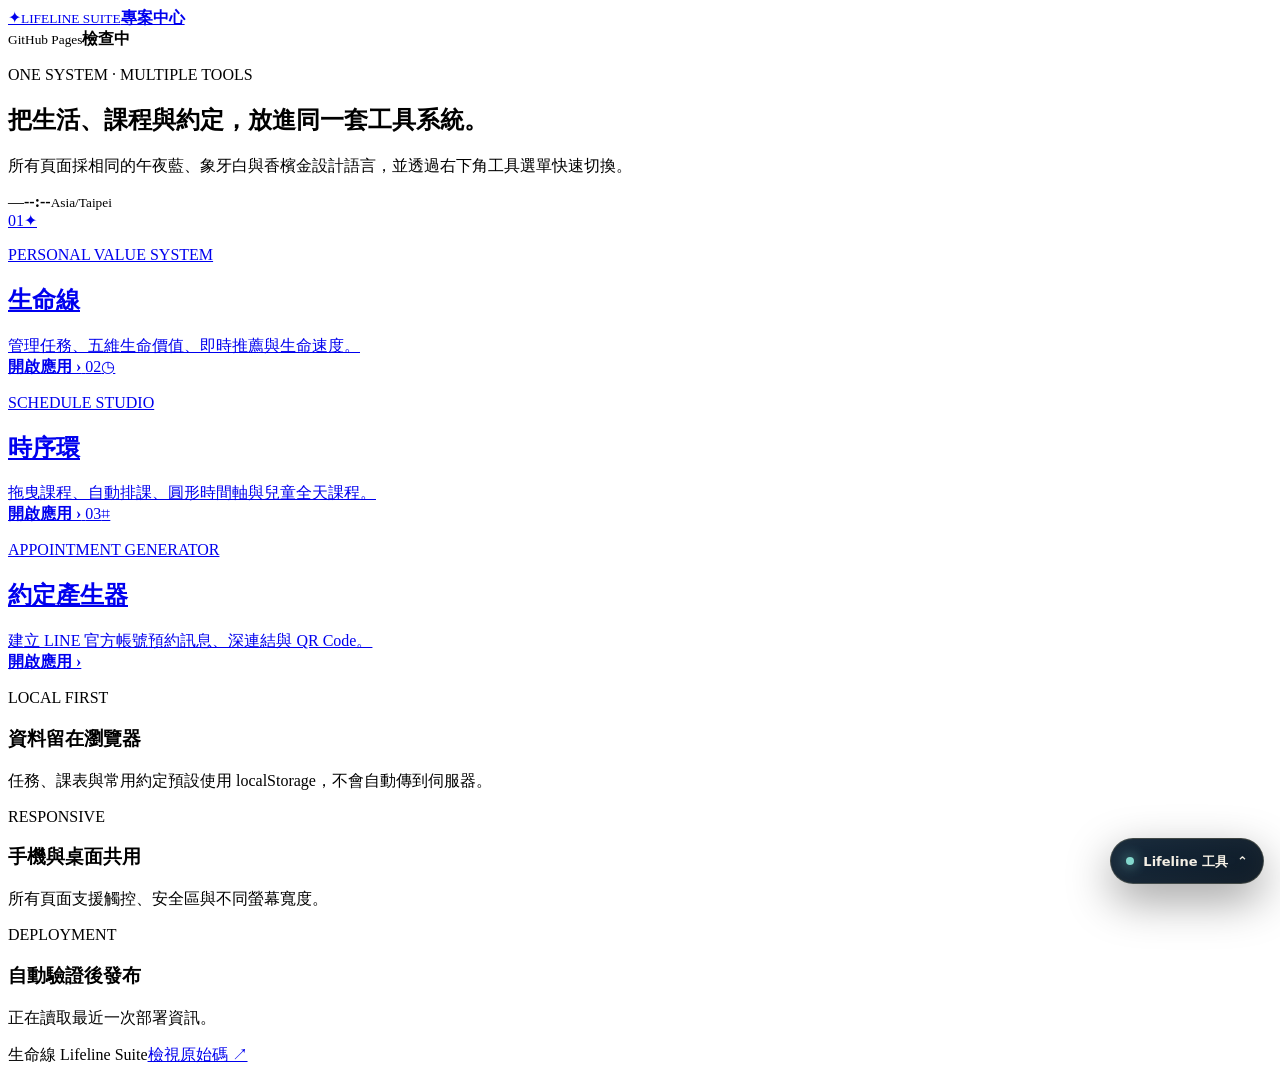
==== portal/index.html @ 9e1e3e41 "Add Lifeline project portal" ====
<!doctype html>
<html lang="zh-Hant">
<head>
  <meta charset="utf-8" />
  <meta name="viewport" content="width=device-width, initial-scale=1, viewport-fit=cover" />
  <meta name="theme-color" content="#071522" />
  <meta name="description" content="Lifeline 專案中心：生命線、時序環與約定產生器的統一入口。" />
  <link rel="icon" href="../icon.svg" type="image/svg+xml" />
  <link rel="stylesheet" href="style.css" />
  <title>Lifeline 專案中心</title>
</head>
<body>
  <div class="ambient ambient-a"></div><div class="ambient ambient-b"></div>
  <header class="site-head">
    <a class="brand" href="../"><span class="brand-mark">✦</span><span><small>LIFELINE SUITE</small><strong>專案中心</strong></span></a>
    <div class="status"><span></span><div><small>GitHub Pages</small><strong id="deployStatus">檢查中</strong></div></div>
  </header>

  <main>
    <section class="hero">
      <div>
        <p class="eyebrow">ONE SYSTEM · MULTIPLE TOOLS</p>
        <h1>把生活、課程與約定，放進同一套工具系統。</h1>
        <p class="lead">所有頁面採相同的午夜藍、象牙白與香檳金設計語言，並透過右下角工具選單快速切換。</p>
      </div>
      <div class="hero-time"><span id="todayLabel">—</span><strong id="clock">--:--</strong><small>Asia/Taipei</small></div>
    </section>

    <section class="app-grid" aria-label="Lifeline 應用程式">
      <a class="app-card featured" href="../">
        <span class="app-number">01</span><span class="app-icon">✦</span>
        <div><p>PERSONAL VALUE SYSTEM</p><h2>生命線</h2><span>管理任務、五維生命價值、即時推薦與生命速度。</span></div><b>開啟應用 ›</b>
      </a>
      <a class="app-card" href="../schedule-studio/">
        <span class="app-number">02</span><span class="app-icon">◷</span>
        <div><p>SCHEDULE STUDIO</p><h2>時序環</h2><span>拖曳課程、自動排課、圓形時間軸與兒童全天課程。</span></div><b>開啟應用 ›</b>
      </a>
      <a class="app-card" href="../appointment-generator/">
        <span class="app-number">03</span><span class="app-icon">⌗</span>
        <div><p>APPOINTMENT GENERATOR</p><h2>約定產生器</h2><span>建立 LINE 官方帳號預約訊息、深連結與 QR Code。</span></div><b>開啟應用 ›</b>
      </a>
    </section>

    <section class="system-grid">
      <article><p class="eyebrow">LOCAL FIRST</p><h3>資料留在瀏覽器</h3><p>任務、課表與常用約定預設使用 localStorage，不會自動傳到伺服器。</p></article>
      <article><p class="eyebrow">RESPONSIVE</p><h3>手機與桌面共用</h3><p>所有頁面支援觸控、安全區與不同螢幕寬度。</p></article>
      <article><p class="eyebrow">DEPLOYMENT</p><h3>自動驗證後發布</h3><p id="buildInfo">正在讀取最近一次部署資訊。</p></article>
    </section>
  </main>

  <footer><span>生命線 Lifeline Suite</span><a href="https://github.com/xieyaozhong/Lifeline" target="_blank" rel="noreferrer">檢視原始碼 ↗</a></footer>
  <script src="../shared/project-shell.js"></script>
  <script src="app.js"></script>
</body>
</html>
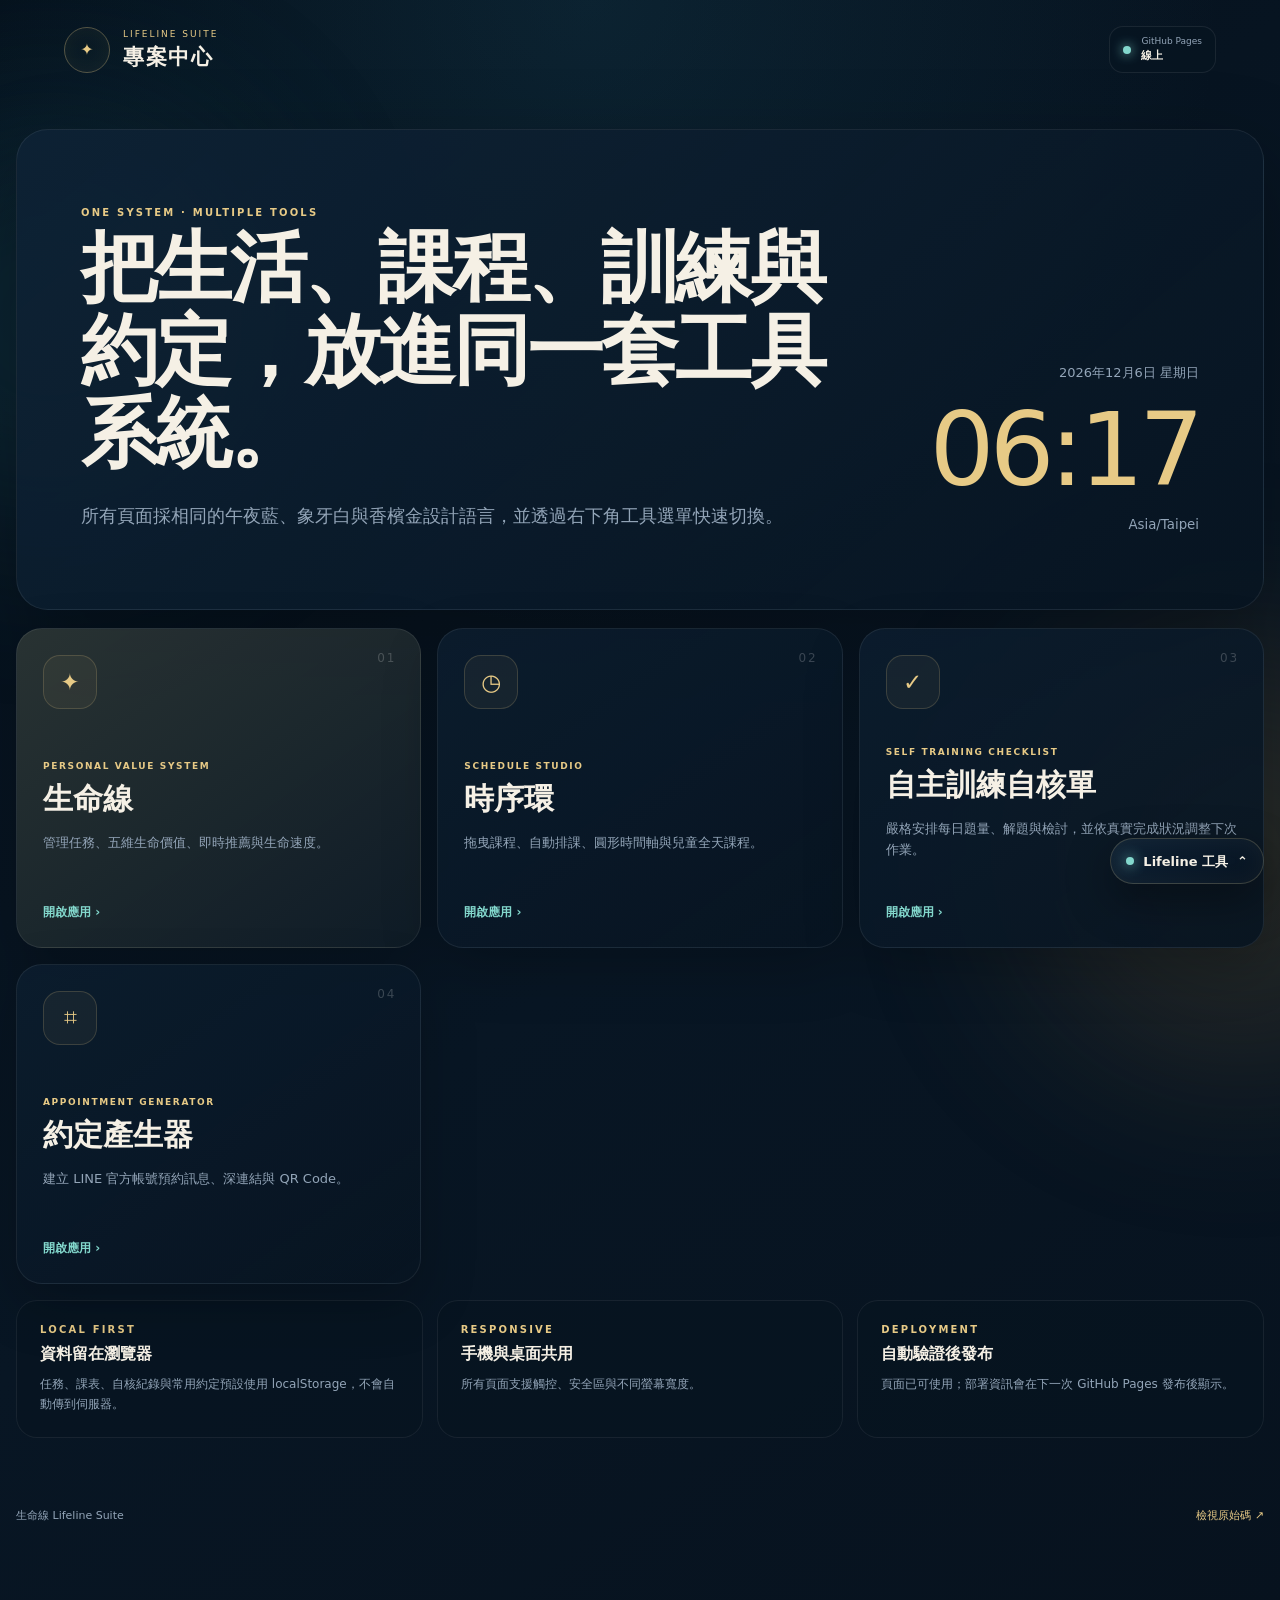
==== commit 66115511: "Add self-training checklist to project portal" ====
--- a/portal/index.html
+++ b/portal/index.html
@@ -4,7 +4,7 @@
   <meta charset="utf-8" />
   <meta name="viewport" content="width=device-width, initial-scale=1, viewport-fit=cover" />
   <meta name="theme-color" content="#071522" />
-  <meta name="description" content="Lifeline 專案中心：生命線、時序環與約定產生器的統一入口。" />
+  <meta name="description" content="Lifeline 專案中心：生命線、時序環、自主訓練自核單與約定產生器的統一入口。" />
   <link rel="icon" href="../icon.svg" type="image/svg+xml" />
   <link rel="stylesheet" href="style.css" />
   <title>Lifeline 專案中心</title>
@@ -20,7 +20,7 @@
     <section class="hero">
       <div>
         <p class="eyebrow">ONE SYSTEM · MULTIPLE TOOLS</p>
-        <h1>把生活、課程與約定，放進同一套工具系統。</h1>
+        <h1>把生活、課程、訓練與約定，放進同一套工具系統。</h1>
         <p class="lead">所有頁面採相同的午夜藍、象牙白與香檳金設計語言，並透過右下角工具選單快速切換。</p>
       </div>
       <div class="hero-time"><span id="todayLabel">—</span><strong id="clock">--:--</strong><small>Asia/Taipei</small></div>
@@ -35,14 +35,18 @@
         <span class="app-number">02</span><span class="app-icon">◷</span>
         <div><p>SCHEDULE STUDIO</p><h2>時序環</h2><span>拖曳課程、自動排課、圓形時間軸與兒童全天課程。</span></div><b>開啟應用 ›</b>
       </a>
+      <a class="app-card" href="../self-training-checklist/">
+        <span class="app-number">03</span><span class="app-icon">✓</span>
+        <div><p>SELF TRAINING CHECKLIST</p><h2>自主訓練自核單</h2><span>嚴格安排每日題量、解題與檢討，並依真實完成狀況調整下次作業。</span></div><b>開啟應用 ›</b>
+      </a>
       <a class="app-card" href="../appointment-generator/">
-        <span class="app-number">03</span><span class="app-icon">⌗</span>
+        <span class="app-number">04</span><span class="app-icon">⌗</span>
         <div><p>APPOINTMENT GENERATOR</p><h2>約定產生器</h2><span>建立 LINE 官方帳號預約訊息、深連結與 QR Code。</span></div><b>開啟應用 ›</b>
       </a>
     </section>
 
     <section class="system-grid">
-      <article><p class="eyebrow">LOCAL FIRST</p><h3>資料留在瀏覽器</h3><p>任務、課表與常用約定預設使用 localStorage，不會自動傳到伺服器。</p></article>
+      <article><p class="eyebrow">LOCAL FIRST</p><h3>資料留在瀏覽器</h3><p>任務、課表、自核紀錄與常用約定預設使用 localStorage，不會自動傳到伺服器。</p></article>
       <article><p class="eyebrow">RESPONSIVE</p><h3>手機與桌面共用</h3><p>所有頁面支援觸控、安全區與不同螢幕寬度。</p></article>
       <article><p class="eyebrow">DEPLOYMENT</p><h3>自動驗證後發布</h3><p id="buildInfo">正在讀取最近一次部署資訊。</p></article>
     </section>
--- a/portal/style.css
+++ b/portal/style.css
@@ -0,0 +1,8 @@
+:root { color-scheme: dark; --bg:#06111d; --panel:rgba(11,27,43,.84); --text:#f5f0e5; --muted:#93a5b8; --gold:#e7ca86; --teal:#83d8cd; --line:rgba(231,202,134,.18); --font:Inter,ui-sans-serif,system-ui,-apple-system,BlinkMacSystemFont,"Segoe UI","Noto Sans TC",sans-serif; }
+*{box-sizing:border-box} body{min-height:100vh;margin:0;overflow-x:hidden;color:var(--text);background:radial-gradient(circle at 46% 0%,rgba(34,102,126,.2),transparent 36%),linear-gradient(145deg,#05101b,#081624 55%,#07121e);font-family:var(--font)}
+a{color:inherit}.ambient{position:fixed;z-index:-1;width:420px;height:420px;border-radius:50%;filter:blur(100px);opacity:.2}.ambient-a{left:-160px;top:12%;background:#297e92}.ambient-b{right:-170px;bottom:-160px;background:#a47e3d}
+.site-head{display:flex;align-items:center;justify-content:space-between;gap:24px;padding:26px clamp(20px,5vw,76px)}.brand{display:flex;align-items:center;gap:13px;text-decoration:none}.brand-mark{display:grid;width:46px;height:46px;place-items:center;border:1px solid rgba(231,202,134,.35);border-radius:50%;color:var(--gold);box-shadow:inset 0 0 28px rgba(231,202,134,.07)}.brand small,.brand strong{display:block}.brand small{margin-bottom:4px;color:var(--gold);font-size:9px;letter-spacing:.22em}.brand strong{font-size:21px;letter-spacing:.08em}.status{display:flex;align-items:center;gap:10px;padding:9px 13px;border:1px solid rgba(255,255,255,.08);border-radius:14px;background:rgba(7,20,33,.65)}.status>span{width:8px;height:8px;border-radius:50%;background:var(--teal);box-shadow:0 0 12px var(--teal)}.status small,.status strong{display:block}.status small{color:var(--muted);font-size:9px}.status strong{margin-top:2px;font-size:11px}
+main{width:min(1460px,calc(100% - 32px));margin:0 auto;padding:30px 0 70px}.hero{display:grid;grid-template-columns:minmax(0,1.4fr) minmax(220px,.6fr);gap:40px;align-items:end;padding:clamp(32px,6vw,78px) clamp(24px,5vw,72px);border:1px solid rgba(255,255,255,.075);border-radius:32px;background:linear-gradient(140deg,rgba(14,34,53,.92),rgba(7,20,33,.84));box-shadow:0 34px 90px rgba(0,0,0,.32)}.eyebrow{margin:0 0 9px;color:var(--gold);font-size:10px;font-weight:800;letter-spacing:.22em}.hero h1{max-width:850px;margin:0;font-size:clamp(38px,6vw,78px);line-height:1.08;letter-spacing:-.035em}.lead{max-width:780px;margin:24px 0 0;color:var(--muted);font-size:clamp(14px,1.5vw,18px);line-height:1.8}.hero-time{display:grid;justify-items:end}.hero-time span{color:var(--muted);font-size:13px}.hero-time strong{margin:8px 0;color:var(--gold);font-size:clamp(54px,8vw,104px);font-weight:300;letter-spacing:-.05em}.hero-time small{color:var(--muted)}
+.app-grid{display:grid;grid-template-columns:repeat(3,1fr);gap:16px;margin-top:18px}.app-card{position:relative;display:grid;min-height:320px;padding:26px;border:1px solid rgba(255,255,255,.075);border-radius:26px;background:linear-gradient(145deg,rgba(12,29,46,.9),rgba(7,20,33,.86));box-shadow:0 20px 55px rgba(0,0,0,.22);text-decoration:none;transition:transform .2s ease,border-color .2s ease}.app-card:hover{transform:translateY(-4px);border-color:rgba(231,202,134,.36)}.app-card.featured{background:linear-gradient(145deg,rgba(46,55,54,.88),rgba(16,29,39,.92))}.app-number{position:absolute;right:24px;top:22px;color:rgba(255,255,255,.2);font-size:12px;letter-spacing:.16em}.app-icon{display:grid;width:54px;height:54px;place-items:center;border:1px solid var(--line);border-radius:17px;color:var(--gold);font-size:23px;background:rgba(231,202,134,.055)}.app-card div{align-self:end}.app-card p{margin:0 0 8px;color:var(--gold);font-size:9px;font-weight:800;letter-spacing:.18em}.app-card h2{margin:0;font-size:30px}.app-card div span{display:block;margin-top:12px;color:var(--muted);font-size:13px;line-height:1.65}.app-card b{align-self:end;margin-top:24px;color:var(--teal);font-size:12px}
+.system-grid{display:grid;grid-template-columns:repeat(3,1fr);gap:14px;margin-top:16px}.system-grid article{padding:23px;border:1px solid rgba(255,255,255,.065);border-radius:21px;background:rgba(7,20,33,.6)}.system-grid h3{margin:0;font-size:16px}.system-grid article>p:last-child{margin:10px 0 0;color:var(--muted);font-size:12px;line-height:1.65}footer{display:flex;align-items:center;justify-content:space-between;gap:20px;width:min(1460px,calc(100% - 32px));margin:0 auto;padding:0 0 90px;color:var(--muted);font-size:11px}footer a{color:var(--gold);text-decoration:none}
+@media(max-width:900px){.hero{grid-template-columns:1fr}.hero-time{justify-items:start}.app-grid,.system-grid{grid-template-columns:1fr}.app-card{min-height:250px}}@media(max-width:560px){.site-head{align-items:flex-start;padding:18px}.status{display:none}main{width:min(100% - 20px,1460px);padding-top:10px}.hero{padding:30px 22px;border-radius:24px}.hero h1{font-size:40px}.hero-time strong{font-size:58px}.app-card{min-height:230px;padding:22px}footer{width:calc(100% - 24px);flex-direction:column;align-items:flex-start}}
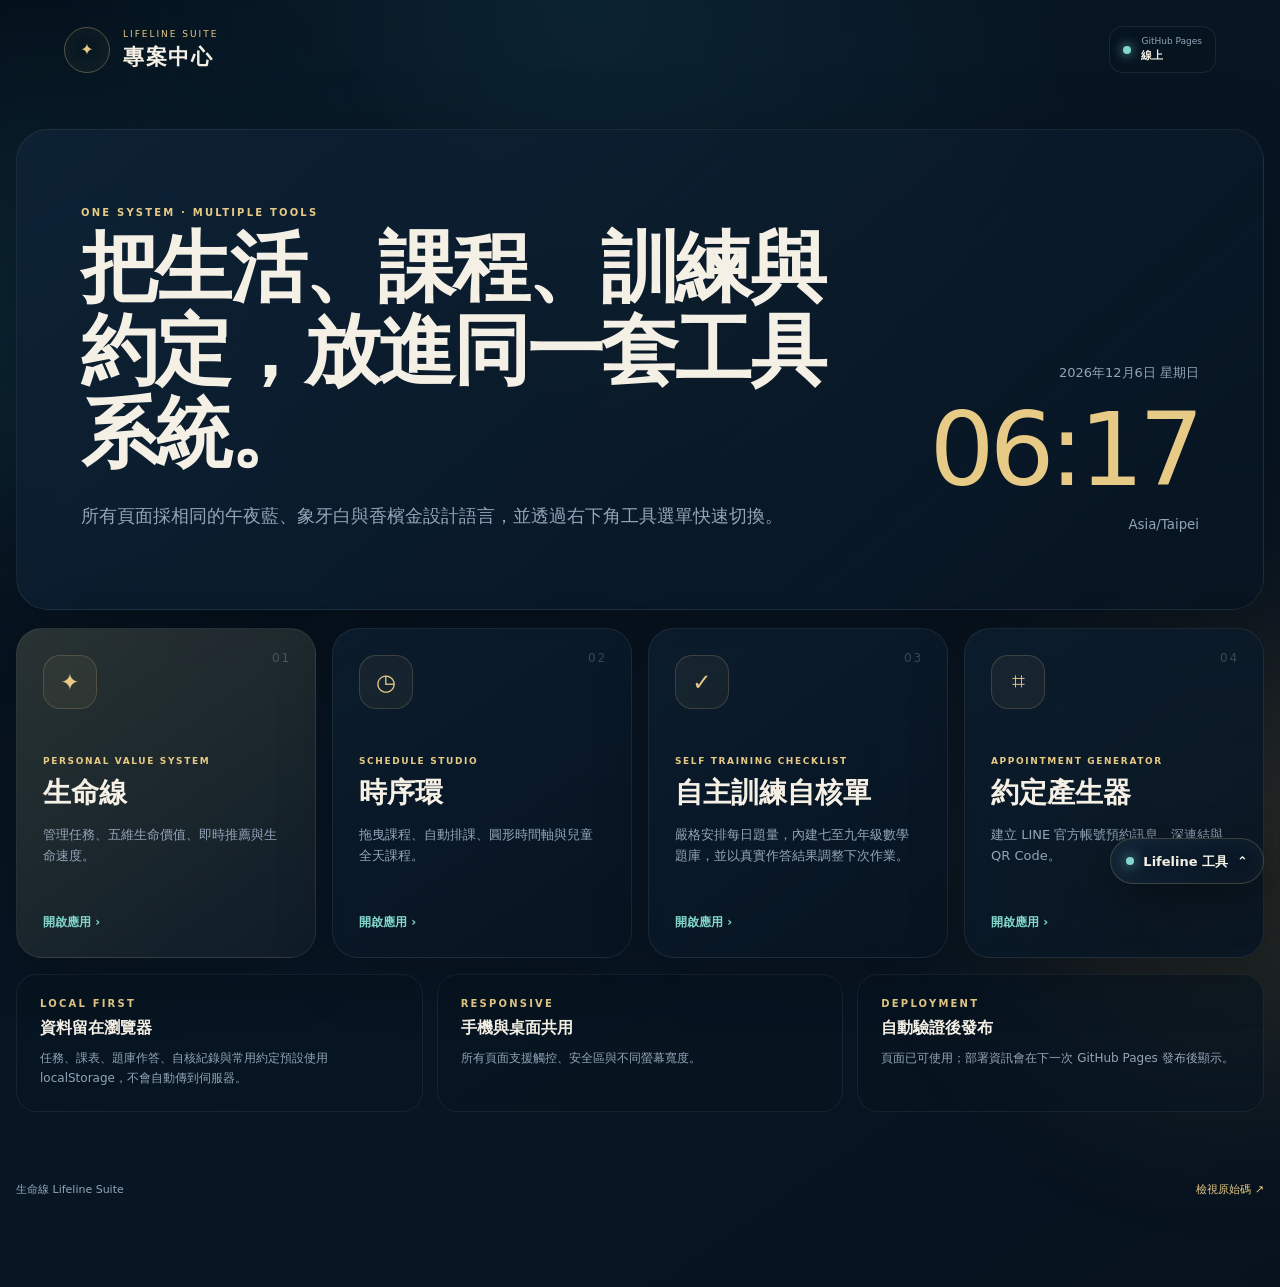
==== commit fa764a4c: "Feature junior-high math bank in project portal" ====
--- a/portal/index.html
+++ b/portal/index.html
@@ -4,7 +4,7 @@
   <meta charset="utf-8" />
   <meta name="viewport" content="width=device-width, initial-scale=1, viewport-fit=cover" />
   <meta name="theme-color" content="#071522" />
-  <meta name="description" content="Lifeline 專案中心：生命線、時序環、自主訓練自核單與約定產生器的統一入口。" />
+  <meta name="description" content="Lifeline 專案中心：生命線、時序環、內建國中數學題庫的自主訓練自核單與約定產生器。" />
   <link rel="icon" href="../icon.svg" type="image/svg+xml" />
   <link rel="stylesheet" href="style.css" />
   <title>Lifeline 專案中心</title>
@@ -37,7 +37,7 @@
       </a>
       <a class="app-card" href="../self-training-checklist/">
         <span class="app-number">03</span><span class="app-icon">✓</span>
-        <div><p>SELF TRAINING CHECKLIST</p><h2>自主訓練自核單</h2><span>嚴格安排每日題量、解題與檢討，並依真實完成狀況調整下次作業。</span></div><b>開啟應用 ›</b>
+        <div><p>SELF TRAINING CHECKLIST</p><h2>自主訓練自核單</h2><span>嚴格安排每日題量，內建七至九年級數學題庫，並以真實作答結果調整下次作業。</span></div><b>開啟應用 ›</b>
       </a>
       <a class="app-card" href="../appointment-generator/">
         <span class="app-number">04</span><span class="app-icon">⌗</span>
@@ -46,7 +46,7 @@
     </section>
 
     <section class="system-grid">
-      <article><p class="eyebrow">LOCAL FIRST</p><h3>資料留在瀏覽器</h3><p>任務、課表、自核紀錄與常用約定預設使用 localStorage，不會自動傳到伺服器。</p></article>
+      <article><p class="eyebrow">LOCAL FIRST</p><h3>資料留在瀏覽器</h3><p>任務、課表、題庫作答、自核紀錄與常用約定預設使用 localStorage，不會自動傳到伺服器。</p></article>
       <article><p class="eyebrow">RESPONSIVE</p><h3>手機與桌面共用</h3><p>所有頁面支援觸控、安全區與不同螢幕寬度。</p></article>
       <article><p class="eyebrow">DEPLOYMENT</p><h3>自動驗證後發布</h3><p id="buildInfo">正在讀取最近一次部署資訊。</p></article>
     </section>
--- a/portal/style.css
+++ b/portal/style.css
@@ -2,7 +2,7 @@
 *{box-sizing:border-box} body{min-height:100vh;margin:0;overflow-x:hidden;color:var(--text);background:radial-gradient(circle at 46% 0%,rgba(34,102,126,.2),transparent 36%),linear-gradient(145deg,#05101b,#081624 55%,#07121e);font-family:var(--font)}
 a{color:inherit}.ambient{position:fixed;z-index:-1;width:420px;height:420px;border-radius:50%;filter:blur(100px);opacity:.2}.ambient-a{left:-160px;top:12%;background:#297e92}.ambient-b{right:-170px;bottom:-160px;background:#a47e3d}
 .site-head{display:flex;align-items:center;justify-content:space-between;gap:24px;padding:26px clamp(20px,5vw,76px)}.brand{display:flex;align-items:center;gap:13px;text-decoration:none}.brand-mark{display:grid;width:46px;height:46px;place-items:center;border:1px solid rgba(231,202,134,.35);border-radius:50%;color:var(--gold);box-shadow:inset 0 0 28px rgba(231,202,134,.07)}.brand small,.brand strong{display:block}.brand small{margin-bottom:4px;color:var(--gold);font-size:9px;letter-spacing:.22em}.brand strong{font-size:21px;letter-spacing:.08em}.status{display:flex;align-items:center;gap:10px;padding:9px 13px;border:1px solid rgba(255,255,255,.08);border-radius:14px;background:rgba(7,20,33,.65)}.status>span{width:8px;height:8px;border-radius:50%;background:var(--teal);box-shadow:0 0 12px var(--teal)}.status small,.status strong{display:block}.status small{color:var(--muted);font-size:9px}.status strong{margin-top:2px;font-size:11px}
-main{width:min(1460px,calc(100% - 32px));margin:0 auto;padding:30px 0 70px}.hero{display:grid;grid-template-columns:minmax(0,1.4fr) minmax(220px,.6fr);gap:40px;align-items:end;padding:clamp(32px,6vw,78px) clamp(24px,5vw,72px);border:1px solid rgba(255,255,255,.075);border-radius:32px;background:linear-gradient(140deg,rgba(14,34,53,.92),rgba(7,20,33,.84));box-shadow:0 34px 90px rgba(0,0,0,.32)}.eyebrow{margin:0 0 9px;color:var(--gold);font-size:10px;font-weight:800;letter-spacing:.22em}.hero h1{max-width:850px;margin:0;font-size:clamp(38px,6vw,78px);line-height:1.08;letter-spacing:-.035em}.lead{max-width:780px;margin:24px 0 0;color:var(--muted);font-size:clamp(14px,1.5vw,18px);line-height:1.8}.hero-time{display:grid;justify-items:end}.hero-time span{color:var(--muted);font-size:13px}.hero-time strong{margin:8px 0;color:var(--gold);font-size:clamp(54px,8vw,104px);font-weight:300;letter-spacing:-.05em}.hero-time small{color:var(--muted)}
-.app-grid{display:grid;grid-template-columns:repeat(3,1fr);gap:16px;margin-top:18px}.app-card{position:relative;display:grid;min-height:320px;padding:26px;border:1px solid rgba(255,255,255,.075);border-radius:26px;background:linear-gradient(145deg,rgba(12,29,46,.9),rgba(7,20,33,.86));box-shadow:0 20px 55px rgba(0,0,0,.22);text-decoration:none;transition:transform .2s ease,border-color .2s ease}.app-card:hover{transform:translateY(-4px);border-color:rgba(231,202,134,.36)}.app-card.featured{background:linear-gradient(145deg,rgba(46,55,54,.88),rgba(16,29,39,.92))}.app-number{position:absolute;right:24px;top:22px;color:rgba(255,255,255,.2);font-size:12px;letter-spacing:.16em}.app-icon{display:grid;width:54px;height:54px;place-items:center;border:1px solid var(--line);border-radius:17px;color:var(--gold);font-size:23px;background:rgba(231,202,134,.055)}.app-card div{align-self:end}.app-card p{margin:0 0 8px;color:var(--gold);font-size:9px;font-weight:800;letter-spacing:.18em}.app-card h2{margin:0;font-size:30px}.app-card div span{display:block;margin-top:12px;color:var(--muted);font-size:13px;line-height:1.65}.app-card b{align-self:end;margin-top:24px;color:var(--teal);font-size:12px}
-.system-grid{display:grid;grid-template-columns:repeat(3,1fr);gap:14px;margin-top:16px}.system-grid article{padding:23px;border:1px solid rgba(255,255,255,.065);border-radius:21px;background:rgba(7,20,33,.6)}.system-grid h3{margin:0;font-size:16px}.system-grid article>p:last-child{margin:10px 0 0;color:var(--muted);font-size:12px;line-height:1.65}footer{display:flex;align-items:center;justify-content:space-between;gap:20px;width:min(1460px,calc(100% - 32px));margin:0 auto;padding:0 0 90px;color:var(--muted);font-size:11px}footer a{color:var(--gold);text-decoration:none}
-@media(max-width:900px){.hero{grid-template-columns:1fr}.hero-time{justify-items:start}.app-grid,.system-grid{grid-template-columns:1fr}.app-card{min-height:250px}}@media(max-width:560px){.site-head{align-items:flex-start;padding:18px}.status{display:none}main{width:min(100% - 20px,1460px);padding-top:10px}.hero{padding:30px 22px;border-radius:24px}.hero h1{font-size:40px}.hero-time strong{font-size:58px}.app-card{min-height:230px;padding:22px}footer{width:calc(100% - 24px);flex-direction:column;align-items:flex-start}}
+main{width:min(1540px,calc(100% - 32px));margin:0 auto;padding:30px 0 70px}.hero{display:grid;grid-template-columns:minmax(0,1.4fr) minmax(220px,.6fr);gap:40px;align-items:end;padding:clamp(32px,6vw,78px) clamp(24px,5vw,72px);border:1px solid rgba(255,255,255,.075);border-radius:32px;background:linear-gradient(140deg,rgba(14,34,53,.92),rgba(7,20,33,.84));box-shadow:0 34px 90px rgba(0,0,0,.32)}.eyebrow{margin:0 0 9px;color:var(--gold);font-size:10px;font-weight:800;letter-spacing:.22em}.hero h1{max-width:980px;margin:0;font-size:clamp(38px,6vw,78px);line-height:1.08;letter-spacing:-.035em}.lead{max-width:820px;margin:24px 0 0;color:var(--muted);font-size:clamp(14px,1.5vw,18px);line-height:1.8}.hero-time{display:grid;justify-items:end}.hero-time span{color:var(--muted);font-size:13px}.hero-time strong{margin:8px 0;color:var(--gold);font-size:clamp(54px,8vw,104px);font-weight:300;letter-spacing:-.05em}.hero-time small{color:var(--muted)}
+.app-grid{display:grid;grid-template-columns:repeat(4,1fr);gap:16px;margin-top:18px}.app-card{position:relative;display:grid;min-height:330px;padding:26px;border:1px solid rgba(255,255,255,.075);border-radius:26px;background:linear-gradient(145deg,rgba(12,29,46,.9),rgba(7,20,33,.86));box-shadow:0 20px 55px rgba(0,0,0,.22);text-decoration:none;transition:transform .2s ease,border-color .2s ease}.app-card:hover{transform:translateY(-4px);border-color:rgba(231,202,134,.36)}.app-card.featured{background:linear-gradient(145deg,rgba(46,55,54,.88),rgba(16,29,39,.92))}.app-number{position:absolute;right:24px;top:22px;color:rgba(255,255,255,.2);font-size:12px;letter-spacing:.16em}.app-icon{display:grid;width:54px;height:54px;place-items:center;border:1px solid var(--line);border-radius:17px;color:var(--gold);font-size:23px;background:rgba(231,202,134,.055)}.app-card div{align-self:end}.app-card p{margin:0 0 8px;color:var(--gold);font-size:9px;font-weight:800;letter-spacing:.18em}.app-card h2{margin:0;font-size:28px}.app-card div span{display:block;margin-top:12px;color:var(--muted);font-size:13px;line-height:1.65}.app-card b{align-self:end;margin-top:24px;color:var(--teal);font-size:12px}
+.system-grid{display:grid;grid-template-columns:repeat(3,1fr);gap:14px;margin-top:16px}.system-grid article{padding:23px;border:1px solid rgba(255,255,255,.065);border-radius:21px;background:rgba(7,20,33,.6)}.system-grid h3{margin:0;font-size:16px}.system-grid article>p:last-child{margin:10px 0 0;color:var(--muted);font-size:12px;line-height:1.65}footer{display:flex;align-items:center;justify-content:space-between;gap:20px;width:min(1540px,calc(100% - 32px));margin:0 auto;padding:0 0 90px;color:var(--muted);font-size:11px}footer a{color:var(--gold);text-decoration:none}
+@media(max-width:1200px){.app-grid{grid-template-columns:repeat(2,1fr)}}@media(max-width:900px){.hero{grid-template-columns:1fr}.hero-time{justify-items:start}.system-grid{grid-template-columns:1fr}.app-card{min-height:260px}}@media(max-width:620px){.app-grid{grid-template-columns:1fr}}@media(max-width:560px){.site-head{align-items:flex-start;padding:18px}.status{display:none}main{width:min(100% - 20px,1540px);padding-top:10px}.hero{padding:30px 22px;border-radius:24px}.hero h1{font-size:40px}.hero-time strong{font-size:58px}.app-card{min-height:230px;padding:22px}footer{width:calc(100% - 24px);flex-direction:column;align-items:flex-start}}
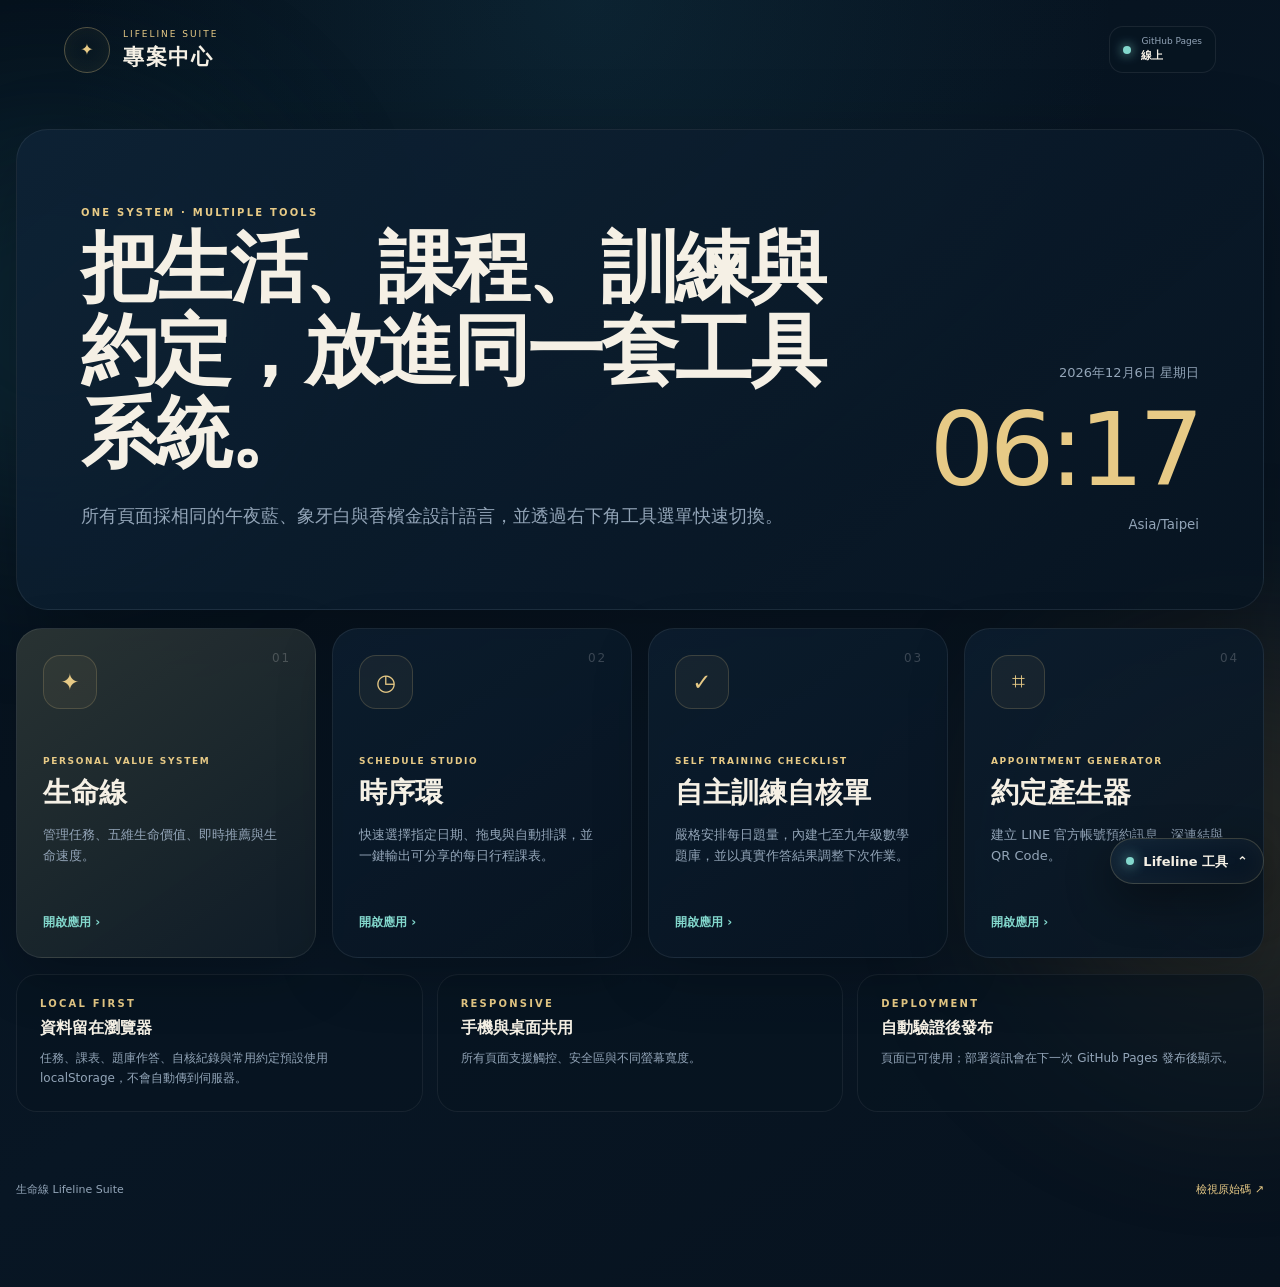
==== commit 41ac70db: "Feature schedule date selection and itinerary export in portal" ====
--- a/portal/index.html
+++ b/portal/index.html
@@ -4,7 +4,7 @@
   <meta charset="utf-8" />
   <meta name="viewport" content="width=device-width, initial-scale=1, viewport-fit=cover" />
   <meta name="theme-color" content="#071522" />
-  <meta name="description" content="Lifeline 專案中心：生命線、時序環、內建國中數學題庫的自主訓練自核單與約定產生器。" />
+  <meta name="description" content="Lifeline 專案中心：生命線、可輸出每日行程的時序環、內建國中數學題庫的自主訓練自核單與約定產生器。" />
   <link rel="icon" href="../icon.svg" type="image/svg+xml" />
   <link rel="stylesheet" href="style.css" />
   <title>Lifeline 專案中心</title>
@@ -33,7 +33,7 @@
       </a>
       <a class="app-card" href="../schedule-studio/">
         <span class="app-number">02</span><span class="app-icon">◷</span>
-        <div><p>SCHEDULE STUDIO</p><h2>時序環</h2><span>拖曳課程、自動排課、圓形時間軸與兒童全天課程。</span></div><b>開啟應用 ›</b>
+        <div><p>SCHEDULE STUDIO</p><h2>時序環</h2><span>快速選擇指定日期、拖曳與自動排課，並一鍵輸出可分享的每日行程課表。</span></div><b>開啟應用 ›</b>
       </a>
       <a class="app-card" href="../self-training-checklist/">
         <span class="app-number">03</span><span class="app-icon">✓</span>
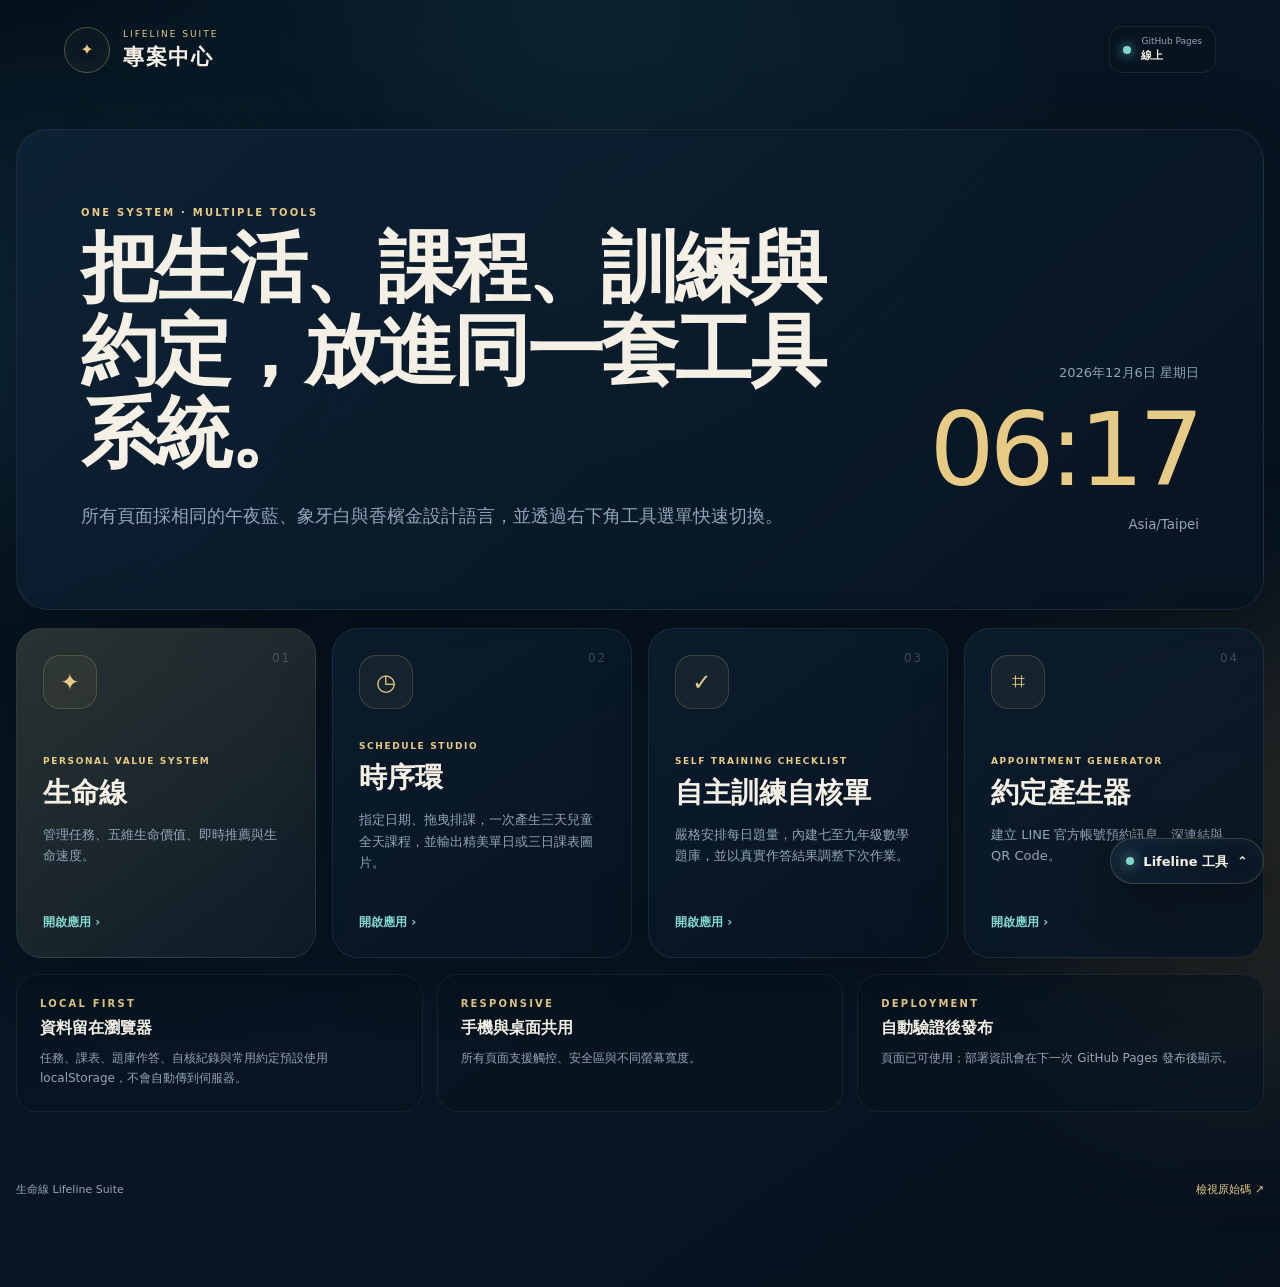
==== commit 7e879326: "Feature three-day child schedules in project portal" ====
--- a/portal/index.html
+++ b/portal/index.html
@@ -4,7 +4,7 @@
   <meta charset="utf-8" />
   <meta name="viewport" content="width=device-width, initial-scale=1, viewport-fit=cover" />
   <meta name="theme-color" content="#071522" />
-  <meta name="description" content="Lifeline 專案中心：生命線、可輸出每日行程的時序環、內建國中數學題庫的自主訓練自核單與約定產生器。" />
+  <meta name="description" content="Lifeline 專案中心：生命線、可排出三天兒童課程並輸出圖片的時序環、內建國中數學題庫的自主訓練自核單與約定產生器。" />
   <link rel="icon" href="../icon.svg" type="image/svg+xml" />
   <link rel="stylesheet" href="style.css" />
   <title>Lifeline 專案中心</title>
@@ -33,7 +33,7 @@
       </a>
       <a class="app-card" href="../schedule-studio/">
         <span class="app-number">02</span><span class="app-icon">◷</span>
-        <div><p>SCHEDULE STUDIO</p><h2>時序環</h2><span>快速選擇指定日期、拖曳與自動排課，並一鍵輸出可分享的每日行程課表。</span></div><b>開啟應用 ›</b>
+        <div><p>SCHEDULE STUDIO</p><h2>時序環</h2><span>指定日期、拖曳排課，一次產生三天兒童全天課程，並輸出精美單日或三日課表圖片。</span></div><b>開啟應用 ›</b>
       </a>
       <a class="app-card" href="../self-training-checklist/">
         <span class="app-number">03</span><span class="app-icon">✓</span>
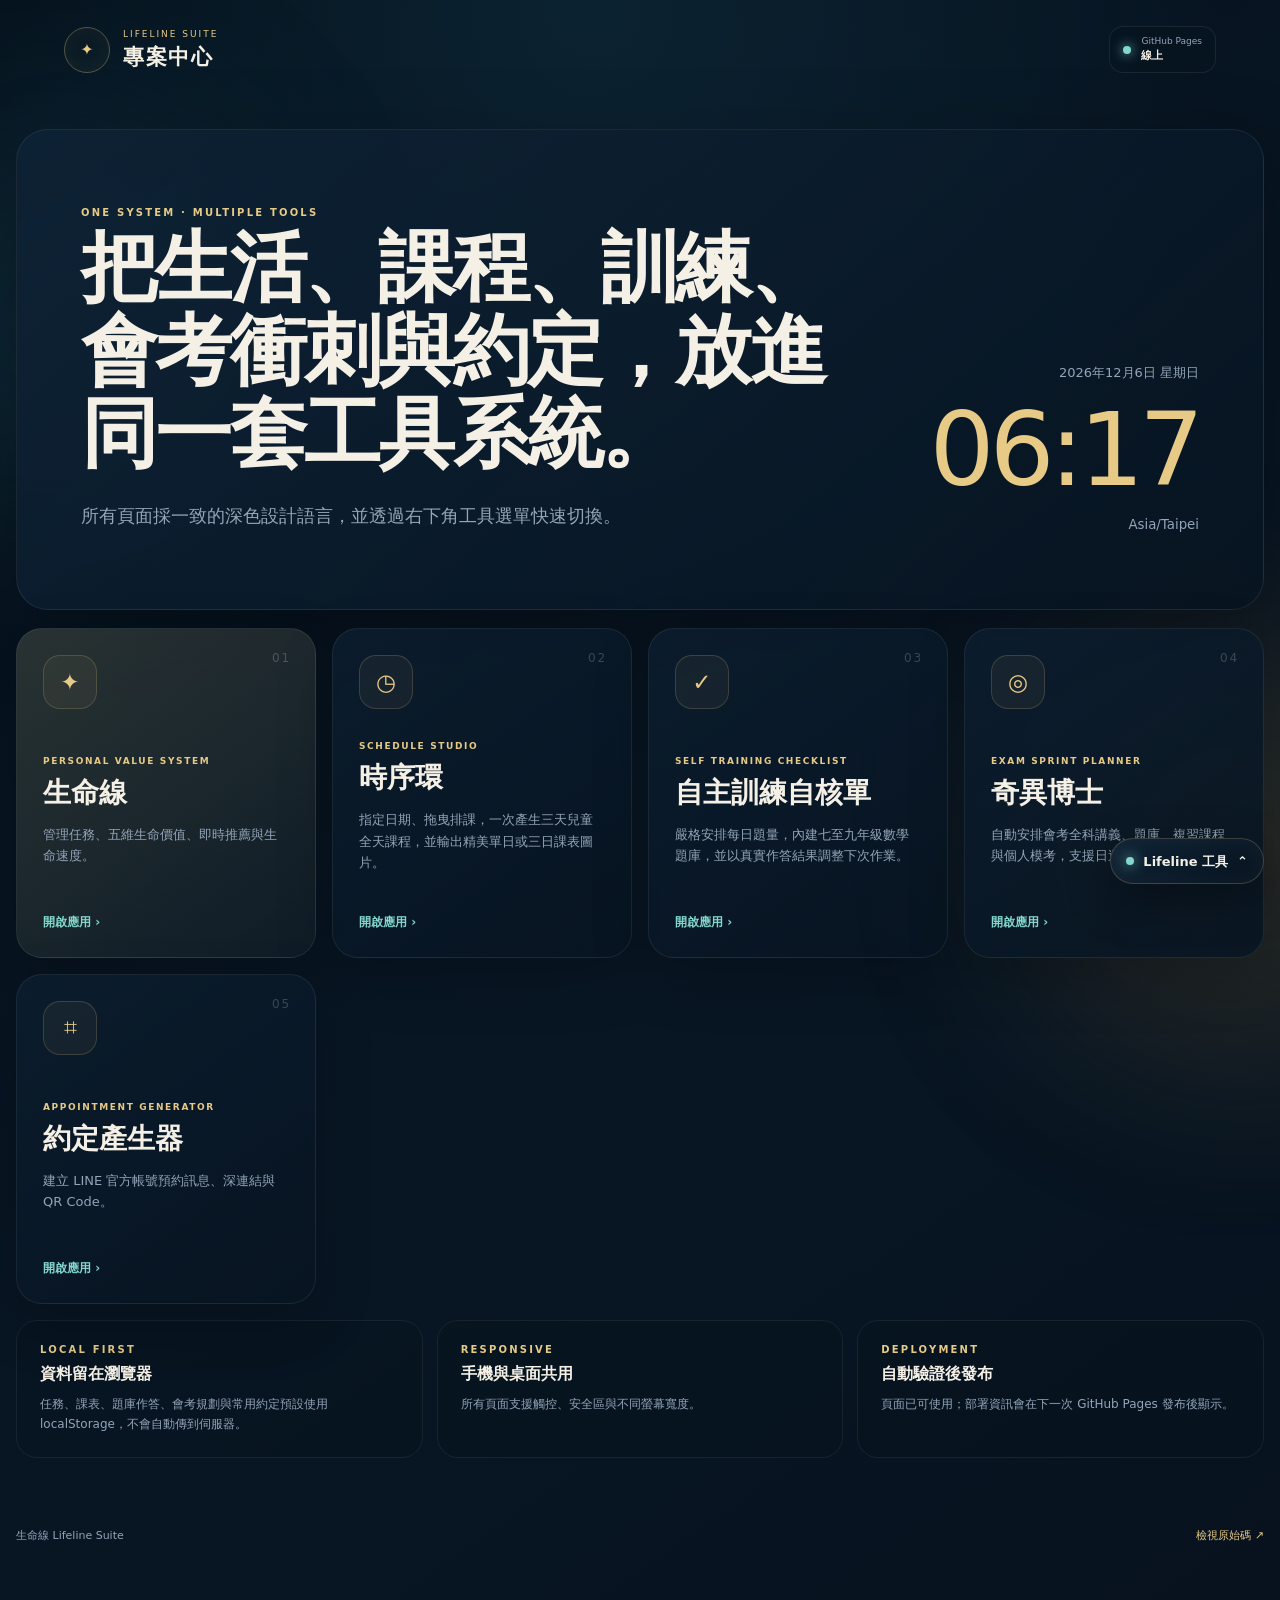
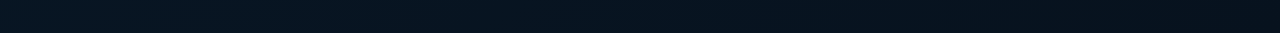
==== commit 79eaf264: "Add Doctor Strange planner to project portal" ====
--- a/portal/index.html
+++ b/portal/index.html
@@ -4,7 +4,7 @@
   <meta charset="utf-8" />
   <meta name="viewport" content="width=device-width, initial-scale=1, viewport-fit=cover" />
   <meta name="theme-color" content="#071522" />
-  <meta name="description" content="Lifeline 專案中心：生命線、可排出三天兒童課程並輸出圖片的時序環、內建國中數學題庫的自主訓練自核單與約定產生器。" />
+  <meta name="description" content="Lifeline 專案中心：生命線、時序環、奇異博士會考衝刺規劃器、自主訓練自核單與約定產生器。" />
   <link rel="icon" href="../icon.svg" type="image/svg+xml" />
   <link rel="stylesheet" href="style.css" />
   <title>Lifeline 專案中心</title>
@@ -20,8 +20,8 @@
     <section class="hero">
       <div>
         <p class="eyebrow">ONE SYSTEM · MULTIPLE TOOLS</p>
-        <h1>把生活、課程、訓練與約定，放進同一套工具系統。</h1>
-        <p class="lead">所有頁面採相同的午夜藍、象牙白與香檳金設計語言，並透過右下角工具選單快速切換。</p>
+        <h1>把生活、課程、訓練、會考衝刺與約定，放進同一套工具系統。</h1>
+        <p class="lead">所有頁面採一致的深色設計語言，並透過右下角工具選單快速切換。</p>
       </div>
       <div class="hero-time"><span id="todayLabel">—</span><strong id="clock">--:--</strong><small>Asia/Taipei</small></div>
     </section>
@@ -39,14 +39,18 @@
         <span class="app-number">03</span><span class="app-icon">✓</span>
         <div><p>SELF TRAINING CHECKLIST</p><h2>自主訓練自核單</h2><span>嚴格安排每日題量，內建七至九年級數學題庫，並以真實作答結果調整下次作業。</span></div><b>開啟應用 ›</b>
       </a>
+      <a class="app-card" href="../doctor-strange/">
+        <span class="app-number">04</span><span class="app-icon">◎</span>
+        <div><p>EXAM SPRINT PLANNER</p><h2>奇異博士</h2><span>自動安排會考全科講義、題庫、複習課程與個人模考，支援日週月總覽及 PDF。</span></div><b>開啟應用 ›</b>
+      </a>
       <a class="app-card" href="../appointment-generator/">
-        <span class="app-number">04</span><span class="app-icon">⌗</span>
+        <span class="app-number">05</span><span class="app-icon">⌗</span>
         <div><p>APPOINTMENT GENERATOR</p><h2>約定產生器</h2><span>建立 LINE 官方帳號預約訊息、深連結與 QR Code。</span></div><b>開啟應用 ›</b>
       </a>
     </section>
 
     <section class="system-grid">
-      <article><p class="eyebrow">LOCAL FIRST</p><h3>資料留在瀏覽器</h3><p>任務、課表、題庫作答、自核紀錄與常用約定預設使用 localStorage，不會自動傳到伺服器。</p></article>
+      <article><p class="eyebrow">LOCAL FIRST</p><h3>資料留在瀏覽器</h3><p>任務、課表、題庫作答、會考規劃與常用約定預設使用 localStorage，不會自動傳到伺服器。</p></article>
       <article><p class="eyebrow">RESPONSIVE</p><h3>手機與桌面共用</h3><p>所有頁面支援觸控、安全區與不同螢幕寬度。</p></article>
       <article><p class="eyebrow">DEPLOYMENT</p><h3>自動驗證後發布</h3><p id="buildInfo">正在讀取最近一次部署資訊。</p></article>
     </section>
